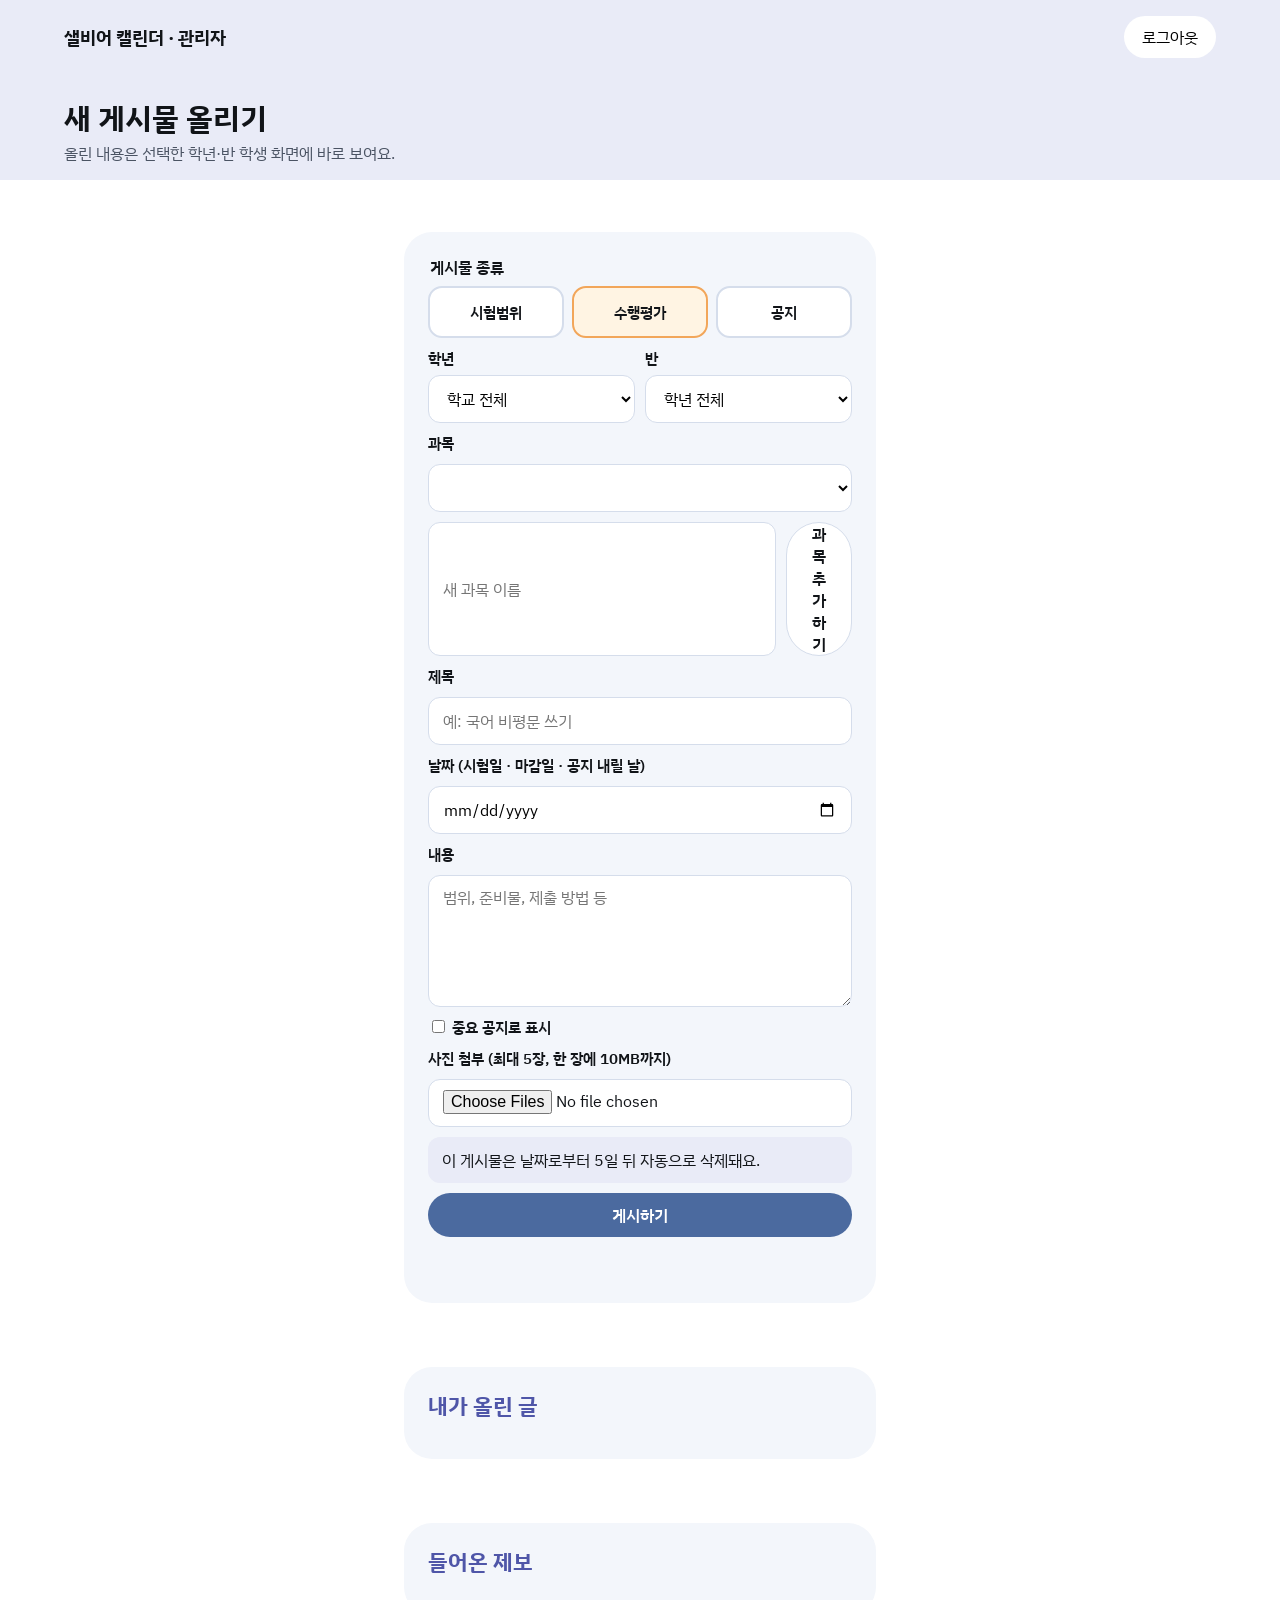
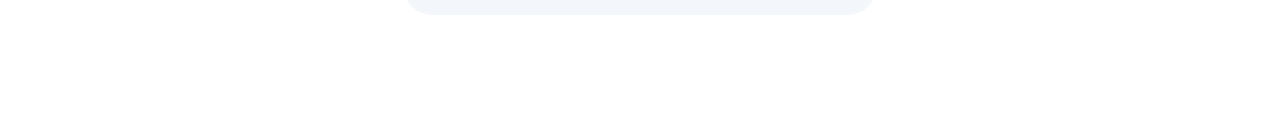
==== admin.html @ ee8d2286 "Create admin.html" ====
<!doctype html>
<html lang="ko">
<head>
  <meta charset="utf-8">
  <meta name="viewport" content="width=device-width, initial-scale=1">
  <title>관리자 · 샐비어 캘린더</title>
  <link rel="stylesheet" href="https://fonts.googleapis.com/css2?family=IBM+Plex+Sans+KR:wght@400;500;600;700&display=swap">
  <link rel="stylesheet" href="css/style.css?v=3">
</head>
<body>
  <div class="band">
    <div class="wrap">
      <header class="top">
        <a class="logo" href="index.html">샐비어 캘린더 · 관리자</a>
        <span id="admin-label"></span>
        <button type="button" id="logout" class="pill" style="border:0;font:inherit;cursor:pointer">로그아웃</button>
      </header>
      <h1 class="page-title">새 게시물 올리기</h1>
      <p class="sub" style="padding-bottom:16px">올린 내용은 선택한 학년·반 학생 화면에 바로 보여요.</p>
    </div>
  </div>

  <main class="wrap narrow">
    <form id="post-form" class="card form">
      <fieldset class="kind-group">
        <legend>게시물 종류</legend>
        <label><input type="radio" name="kind" value="range"> 시험범위</label>
        <label><input type="radio" name="kind" value="task" checked> 수행평가</label>
        <label><input type="radio" name="kind" value="notice"> 공지</label>
      </fieldset>

      <div class="row2">
        <div>
          <label for="grade">학년</label>
          <select id="grade">
            <option value="all">학교 전체</option>
            <option value="1">1학년</option><option value="2">2학년</option><option value="3">3학년</option>
          </select>
        </div>
        <div>
          <label for="cls">반</label>
          <select id="cls"><option value="all">학년 전체</option></select>
        </div>
      </div>

      <label for="subject">과목</label>
      <select id="subject" name="subject"></select>
      <div class="row2">
        <input id="new-subject" placeholder="새 과목 이름" aria-label="새 과목 이름">
        <button type="button" id="add-subject" class="btn gray">과목 추가하기</button>
      </div>

      <label for="title">제목</label>
      <input id="title" name="title" required placeholder="예: 국어 비평문 쓰기">

      <label for="due">날짜 (시험일 · 마감일 · 공지 내릴 날)</label>
      <input id="due" name="due" type="date" required>

      <label for="body">내용</label>
      <textarea id="body" name="body" rows="5" placeholder="범위, 준비물, 제출 방법 등"></textarea>

      <label><input type="checkbox" name="important" style="min-height:auto"> 중요 공지로 표시</label>

      <label for="photos">사진 첨부 (최대 5장, 한 장에 10MB까지)</label>
      <input id="photos" name="photos" type="file" accept="image/*" multiple>

      <p class="msg">이 게시물은 날짜로부터 5일 뒤 자동으로 삭제돼요.</p>
      <button type="submit" class="btn">게시하기</button>
      <p id="post-msg" role="status"></p>
    </form>

    <section id="approvals" class="card" hidden style="margin-top:24px">
      <h2>입력 담당 신청</h2>
      <ul id="request-list" class="list"></ul>
    </section>

    <section class="card" style="margin-top:24px">
      <h2>내가 올린 글</h2>
      <ul id="my-posts" class="list"></ul>
    </section>

    <section class="card" style="margin:24px 0 56px">
      <h2>들어온 제보</h2>
      <ul id="reports" class="list"></ul>
    </section>
  </main>

  <script type="module" src="js/admin.js"></script>
</body>
</html>
---- css/style.css ----
:root {
  --band: #E9EBF7; --indigo: #4F56A8; --blue: #4B6A9F; --teal: #5E9FA7;
  --orange: #F2A65A; --today: #E06A1E; --yellow: #F2CB5C;
  --ink: #111418; --muted: #4A5363; --soft: #F3F6FB; --line: #D5DDEB;
}
* { box-sizing: border-box; }
body { margin: 0; font-family: 'IBM Plex Sans KR', system-ui, sans-serif; color: var(--ink); }
a { color: inherit; text-decoration: none; }
.wrap { max-width: 1200px; margin: 0 auto; padding: 0 24px; }

/* 위쪽 연보라 띠 */
.band { background: var(--band); }
.top { display: flex; align-items: center; gap: 12px; padding: 16px 0; flex-wrap: wrap; }
.logo { font-weight: 700; font-size: 18px; margin-right: auto; }
.pill { padding: 10px 18px; border-radius: 999px; background: #fff; font-weight: 600; font-size: 15px; }
.hero h1 { margin: 8px 0 4px; font-size: 40px; }
.hero p { margin: 0; padding-bottom: 8px; color: #2B3240; }

/* 아이콘 메뉴 */
.quick { background: linear-gradient(var(--band) 0 96px, #fff 96px); }
.quick .wrap { display: grid; grid-template-columns: repeat(auto-fit, minmax(150px, 1fr)); gap: 16px; padding-top: 28px; align-items: start; }
.quick a { display: flex; flex-direction: column; align-items: center; gap: 14px; font-size: 19px; font-weight: 600; }
.quick a:nth-child(even) { margin-top: 28px; }
.tile { width: 140px; height: 140px; background: #fff; border: 2px solid var(--orange); border-radius: 28px; display: flex; align-items: center; justify-content: center; }

/* 본문 */
main.wrap { padding-top: 40px; padding-bottom: 56px; display: flex; flex-direction: column; gap: 40px; }
.row { display: flex; flex-wrap: wrap; gap: 28px; }
.grow { flex: 1 1 560px; min-width: 0; }

/* 날짜 띠 */
.month { display: flex; flex-wrap: wrap; background: var(--soft); border-radius: 28px; overflow: hidden; }
.month h2 { margin: 0; background: var(--teal); color: #fff; padding: 22px 26px; border-radius: 28px; font-size: 30px; font-weight: 500; }
#date-strip { list-style: none; margin: 0; padding: 10px; display: flex; gap: 2px; overflow-x: auto; flex: 1 1 300px; min-width: 0; }
#date-strip li { flex: none; width: 40px; height: 40px; border-radius: 50%; display: flex; align-items: center; justify-content: center; font-size: 17px; position: relative; }
#date-strip li.sun { color: #C8344F; }
#date-strip li.sat { color: var(--indigo); }
#date-strip li.today { background: var(--today); color: #fff; font-weight: 700; }
#date-strip li.has-event::after { content: ''; position: absolute; bottom: 0; width: 5px; height: 5px; border-radius: 50%; background: var(--today); }

/* 다가오는 일정 */
#events { list-style: none; margin: 24px 0 0; padding: 0; display: grid; grid-template-columns: repeat(auto-fill, minmax(250px, 1fr)); gap: 14px 20px; }
#events li { display: flex; align-items: center; gap: 12px; font-size: 17px; }
.chip { flex: none; min-width: 70px; text-align: center; padding: 8px 14px; border-radius: 999px; background: var(--soft); font-weight: 700; }

/* 노란 시험 카드 */
.dday-card { flex: 1 1 340px; position: relative; overflow: hidden; background: var(--yellow); border-radius: 28px; padding: 28px 30px; }
.dday-card::after { content: ''; position: absolute; right: -60px; bottom: -80px; width: 240px; height: 240px; border-radius: 50%; background: #EAB94A; }
.dday-card > * { position: relative; z-index: 1; }
.dday-card h2 { margin: 0 0 16px; font-size: 24px; }
#exam-name { display: inline-block; margin: 0; background: #fff; border-radius: 14px; padding: 10px 18px; font-size: 18px; font-weight: 600; }
#exam-dday { margin: 18px 0 6px; font-size: 88px; line-height: 1; font-weight: 700; }
#exam-range { margin: 0; font-size: 17px; }

/* 공지 */
.news h2 { margin: 0 0 16px; font-size: 26px; color: var(--indigo); }
#notice-list { list-style: none; margin: 0; padding: 0; }
#notice-list li { display: flex; gap: 12px; align-items: center; min-height: 52px; border-bottom: 1px solid var(--line); font-size: 16px; }
#notice-list .title { flex: 1; }
#notice-list .date { color: var(--muted); }

/* 파란 반 선택 칸 */
#pick { flex: 1 1 380px; background: var(--blue); color: #fff; border-radius: 28px; padding: 28px; }
#pick h2 { margin: 0; font-size: 24px; }
#pick p { margin: 6px 0 18px; color: var(--band); }
#grade-buttons { display: grid; grid-template-columns: repeat(3, 1fr); gap: 8px; margin-bottom: 12px; }
#grade-buttons button { min-height: 44px; border-radius: 999px; border: 2px solid rgba(255,255,255,.4); background: transparent; color: #fff; font: inherit; font-weight: 600; cursor: pointer; }
#grade-buttons button[aria-pressed="true"] { background: #fff; color: var(--blue); border-color: #fff; }
#class-buttons { display: grid; grid-template-columns: repeat(5, 1fr); gap: 8px; }
#class-buttons a { min-height: 52px; display: flex; align-items: center; justify-content: center; background: #fff; color: var(--ink); border-radius: 14px; font-weight: 600; }

footer { background: var(--band); padding: 24px 0; font-size: 14px; color: #2B3240; }

/* 휴대폰 화면 */
@media (max-width: 640px) {
  .hero h1 { font-size: 24px; }
  .quick .wrap { grid-template-columns: repeat(3, 1fr); gap: 8px; }
  .quick a { font-size: 13px; gap: 6px; }
  .quick a:nth-child(even) { margin-top: 14px; }
  .tile { width: 72px; height: 72px; border-radius: 12px; }
  .tile svg { width: 34px; height: 34px; }
  .month, .month h2, .dday-card, #pick { border-radius: 12px; }
  .month h2 { font-size: 18px; padding: 12px 14px; }
  #exam-dday { font-size: 46px; }
  #class-buttons a { min-height: 44px; }
}


/* ===== 반 페이지 ===== */
.page-title { margin: 24px 0 4px; font-size: 30px; }
.sub { margin: 0 0 12px; color: var(--muted); }
.card { background: var(--soft); border-radius: 28px; padding: 24px; scroll-margin-top: 16px; }
.card h2 { margin: 0 0 14px; font-size: 22px; color: var(--indigo); }
.btn { min-height: 44px; padding: 0 20px; border: 0; border-radius: 999px; background: var(--blue); color: #fff; font: inherit; font-weight: 600; cursor: pointer; }

/* 검색 · 공지 한 줄 */
.tools { display: flex; flex-wrap: wrap; gap: 8px; padding-bottom: 16px; }
#search { flex: 1 1 240px; max-width: 360px; height: 44px; padding: 0 16px; border: 0; border-radius: 999px; font: inherit; }
#search-results { display: flex; flex-direction: column; gap: 6px; }
#search-results a { color: var(--indigo); font-weight: 600; }
#notice-strip { background: var(--band); border-radius: 999px; padding: 12px 18px; }
#notice-strip:empty { display: none; }
.badge { display: inline-block; background: var(--indigo); color: #fff; border-radius: 999px; padding: 2px 10px; font-size: 13px; font-weight: 700; margin-right: 6px; }
.badge.orange { background: #B9500F; }

/* 수행평가 */
.bar { height: 8px; background: #fff; border-radius: 4px; overflow: hidden; margin: 4px 0 12px; }
#task-bar { height: 100%; width: 0; background: var(--today); }
#task-list { list-style: none; margin: 0; padding: 0; }
#task-list li { display: flex; flex-wrap: wrap; align-items: center; gap: 10px 14px; padding: 10px 0; border-top: 1px solid var(--line); }
#task-list input { width: 22px; height: 22px; accent-color: var(--indigo); }
#task-list label { flex: 1 1 200px; }
#task-list li.done label { text-decoration: line-through; color: var(--muted); }
.dday { background: var(--indigo); color: #fff; border-radius: 999px; padding: 4px 12px; font-weight: 700; font-size: 14px; }

/* 시험범위 */
#subject-chips { display: flex; flex-wrap: wrap; gap: 8px; margin-bottom: 16px; }
#subject-chips button { min-height: 40px; padding: 0 16px; border-radius: 999px; border: 1px solid var(--line); background: #fff; font: inherit; cursor: pointer; }
#subject-chips button[aria-pressed="true"] { background: var(--indigo); color: #fff; border-color: var(--indigo); font-weight: 600; }
#range-list { display: grid; grid-template-columns: repeat(auto-fill, minmax(240px, 1fr)); gap: 16px; }
#range-list article { background: #fff; border: 2px solid var(--orange); border-radius: 22px; padding: 18px; }
#range-list h3 { margin: 0 0 8px; }
#range-list p { margin: 0 0 8px; white-space: pre-line; line-height: 1.6; }
.photo-link { color: var(--indigo); font-weight: 600; margin-right: 10px; }

/* 달력 */
.cal-head { display: flex; align-items: center; gap: 8px; margin-bottom: 12px; }
.cal-head h2 { margin: 0; flex: 1; }
.cal-head button { width: 44px; height: 44px; border-radius: 50%; border: 0; background: #fff; font-size: 20px; cursor: pointer; }
.cal { display: grid; grid-template-columns: repeat(7, minmax(0, 1fr)); gap: 4px; }
.cal .dow { text-align: center; font-size: 13px; color: var(--muted); padding: 4px 0; }
.cal .cell { background: #fff; border-radius: 12px; min-height: 84px; padding: 6px; display: flex; flex-direction: column; gap: 4px; min-width: 0; }
.cal .num { width: 28px; height: 28px; border-radius: 50%; display: flex; align-items: center; justify-content: center; font-size: 14px; }
.cal .today .num { background: var(--today); color: #fff; font-weight: 700; }
.cal .ev { font-size: 12px; border-radius: 6px; padding: 2px 5px; overflow: hidden; text-overflow: ellipsis; white-space: nowrap; background: var(--band); }
.cal .ev.task { background: #FCE9C8; }
.cal .ev.range { background: var(--indigo); color: #fff; }

/* 제보 */
#report-form { display: flex; flex-direction: column; gap: 8px; margin-top: 12px; }
#report-form select, #report-form textarea { font: inherit; padding: 10px 12px; border: 1px solid var(--line); border-radius: 12px; }

/* 휴대폰 하단 메뉴 */
.bottom-nav { display: none; }

@media (max-width: 640px) {
  .page-title { font-size: 22px; }
  .card { border-radius: 12px; padding: 16px; }
  #range-list article { border-radius: 12px; }
  .cal .cell { min-height: 48px; align-items: center; }
  .cal .ev { display: none; }
  .cal .cell.has::after { content: ''; width: 5px; height: 5px; border-radius: 50%; background: var(--today); }
  .bottom-nav { display: grid; grid-template-columns: repeat(4, 1fr); position: fixed; left: 0; right: 0; bottom: 0; background: #fff; border-top: 1px solid var(--line); padding-bottom: env(safe-area-inset-bottom); }
  .bottom-nav a { min-height: 52px; display: flex; align-items: center; justify-content: center; font-size: 13px; font-weight: 600; }
  body.with-nav { padding-bottom: 72px; }
}
/* ===== 로그인 · 관리자 ===== */
.narrow { max-width: 520px; }
.form { display: flex; flex-direction: column; gap: 10px; }
.form label { font-weight: 600; font-size: 15px; }
.form input, .form select, .form textarea { font: inherit; min-height: 48px; padding: 10px 14px; border: 1px solid var(--line); border-radius: 12px; background: #fff; }
.form .row2 { display: grid; grid-template-columns: 1fr 1fr; gap: 10px; }
.form .row2 > div { display: flex; flex-direction: column; gap: 6px; }
.msg { margin: 0; padding: 12px 14px; border-radius: 12px; background: var(--band); }
.msg:empty { display: none; }
.msg.error { background: #FEF3F2; color: #B42318; }
.tabs { display: flex; gap: 6px; margin-bottom: 16px; }
.tabs button { flex: 1; min-height: 44px; border-radius: 999px; border: 1px solid var(--line); background: #fff; font: inherit; font-weight: 600; cursor: pointer; }
.tabs button[aria-pressed="true"] { background: var(--indigo); color: #fff; border-color: var(--indigo); }
.kind-group { display: grid; grid-template-columns: repeat(3, 1fr); gap: 8px; border: 0; margin: 0; padding: 0; }
.kind-group legend { font-weight: 600; margin-bottom: 8px; }
.kind-group label { display: flex; align-items: center; justify-content: center; min-height: 52px; border: 2px solid var(--line); border-radius: 14px; background: #fff; cursor: pointer; }
.kind-group input { position: absolute; opacity: 0; }
.kind-group label:has(input:checked) { border-color: var(--orange); background: #FFF4E3; }
.list { list-style: none; margin: 0; padding: 0; }
.list li { display: flex; align-items: center; gap: 10px; min-height: 52px; border-top: 1px solid var(--line); flex-wrap: wrap; }
.list li span { flex: 1; }
.btn.small { min-height: 36px; padding: 0 14px; font-size: 14px; }
.btn.gray { background: #fff; color: var(--ink); border: 1px solid var(--line); }
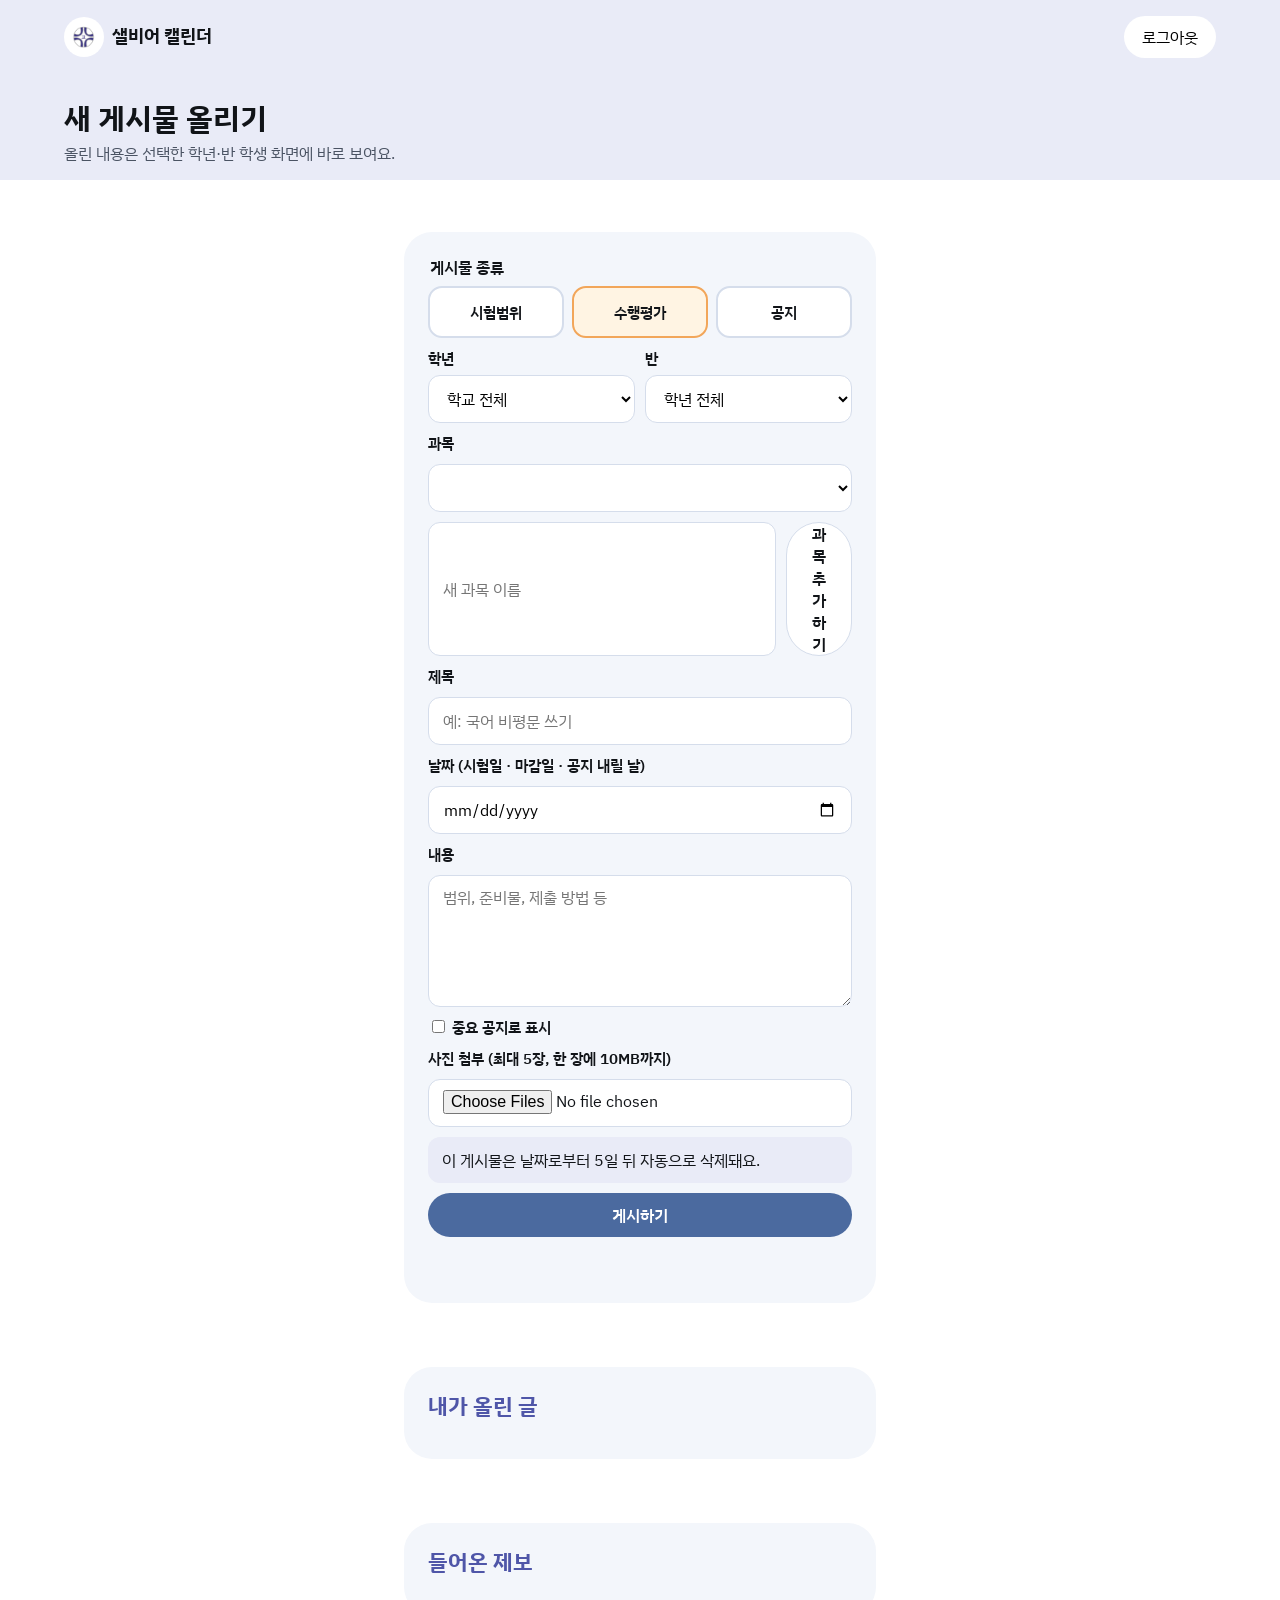
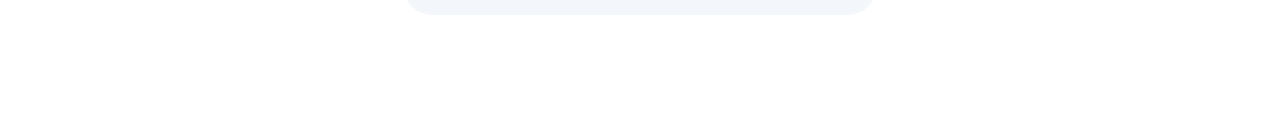
==== commit c9e685e5: "Update admin.html" ====
--- a/admin.html
+++ b/admin.html
@@ -5,13 +5,13 @@
   <meta name="viewport" content="width=device-width, initial-scale=1">
   <title>관리자 · 샐비어 캘린더</title>
   <link rel="stylesheet" href="https://fonts.googleapis.com/css2?family=IBM+Plex+Sans+KR:wght@400;500;600;700&display=swap">
-  <link rel="stylesheet" href="css/style.css?v=3">
+  <link rel="stylesheet" href="css/style.css?v=4">
 </head>
 <body>
   <div class="band">
     <div class="wrap">
       <header class="top">
-        <a class="logo" href="index.html">샐비어 캘린더 · 관리자</a>
+       <a class="logo" href="index.html"><img src="logo.png" alt="교표" style="width:40px;height:40px;object-fit:contain;border-radius:50%;background:#fff;vertical-align:middle;margin-right:8px">샐비어 캘린더</a> 
         <span id="admin-label"></span>
         <button type="button" id="logout" class="pill" style="border:0;font:inherit;cursor:pointer">로그아웃</button>
       </header>
--- a/css/style.css
+++ b/css/style.css
@@ -177,3 +177,15 @@
 .list li span { flex: 1; }
 .btn.small { min-height: 36px; padding: 0 14px; font-size: 14px; }
 .btn.gray { background: #fff; color: var(--ink); border: 1px solid var(--line); }
+/* 숨기기 설정이 항상 이기게 */
+[hidden] { display: none !important; }
+/* ===== 공지 페이지 ===== */
+#filters { display: flex; flex-wrap: wrap; gap: 8px; margin-bottom: 16px; }
+#filters button { min-height: 44px; padding: 0 18px; border-radius: 999px; border: 1px solid var(--line); background: #fff; font: inherit; cursor: pointer; }
+#filters button[aria-pressed="true"] { background: var(--indigo); color: #fff; border-color: var(--indigo); font-weight: 600; }
+#notice-full details { background: #fff; border-radius: 16px; margin-bottom: 10px; overflow: hidden; }
+#notice-full summary { padding: 16px 18px; cursor: pointer; display: flex; flex-wrap: wrap; gap: 6px 10px; align-items: center; list-style: none; }
+#notice-full summary::-webkit-details-marker { display: none; }
+#notice-full summary strong { flex: 1 1 200px; }
+#notice-full summary small { color: var(--muted); }
+#notice-full details p { margin: 0; padding: 0 18px 18px; white-space: pre-line; line-height: 1.7; }
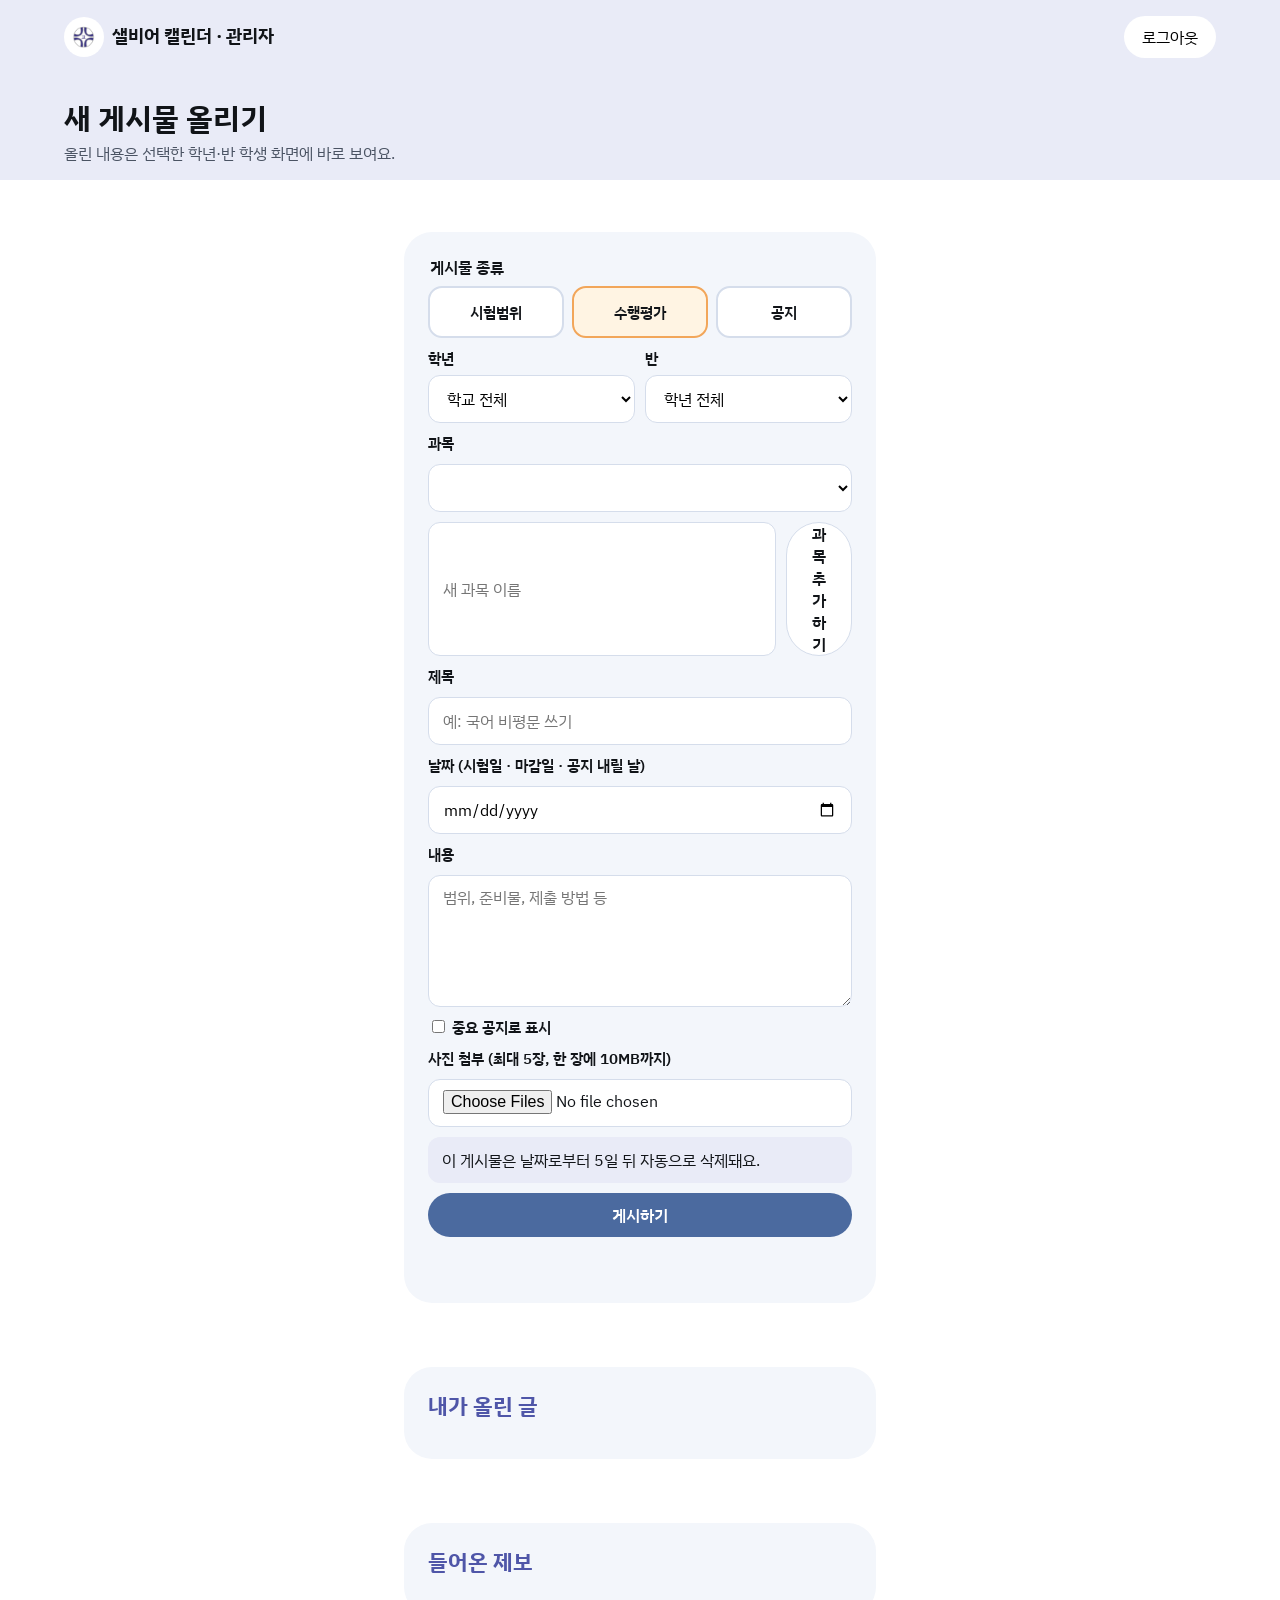
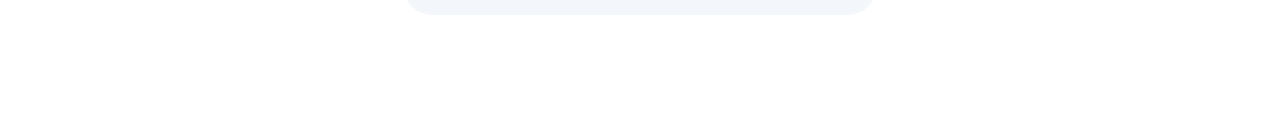
==== commit b5abf069: "Update admin.html" ====
--- a/admin.html
+++ b/admin.html
@@ -4,6 +4,7 @@
   <meta charset="utf-8">
   <meta name="viewport" content="width=device-width, initial-scale=1">
   <title>관리자 · 샐비어 캘린더</title>
+  <link rel="icon" href="logo.png">
   <link rel="stylesheet" href="https://fonts.googleapis.com/css2?family=IBM+Plex+Sans+KR:wght@400;500;600;700&display=swap">
   <link rel="stylesheet" href="css/style.css?v=4">
 </head>
@@ -11,7 +12,7 @@
   <div class="band">
     <div class="wrap">
       <header class="top">
-       <a class="logo" href="index.html"><img src="logo.png" alt="교표" style="width:40px;height:40px;object-fit:contain;border-radius:50%;background:#fff;vertical-align:middle;margin-right:8px">샐비어 캘린더</a> 
+        <a class="logo" href="index.html"><img src="logo.png" alt="교표" style="width:40px;height:40px;object-fit:contain;border-radius:50%;background:#fff;vertical-align:middle;margin-right:8px">샐비어 캘린더 · 관리자</a>
         <span id="admin-label"></span>
         <button type="button" id="logout" class="pill" style="border:0;font:inherit;cursor:pointer">로그아웃</button>
       </header>
